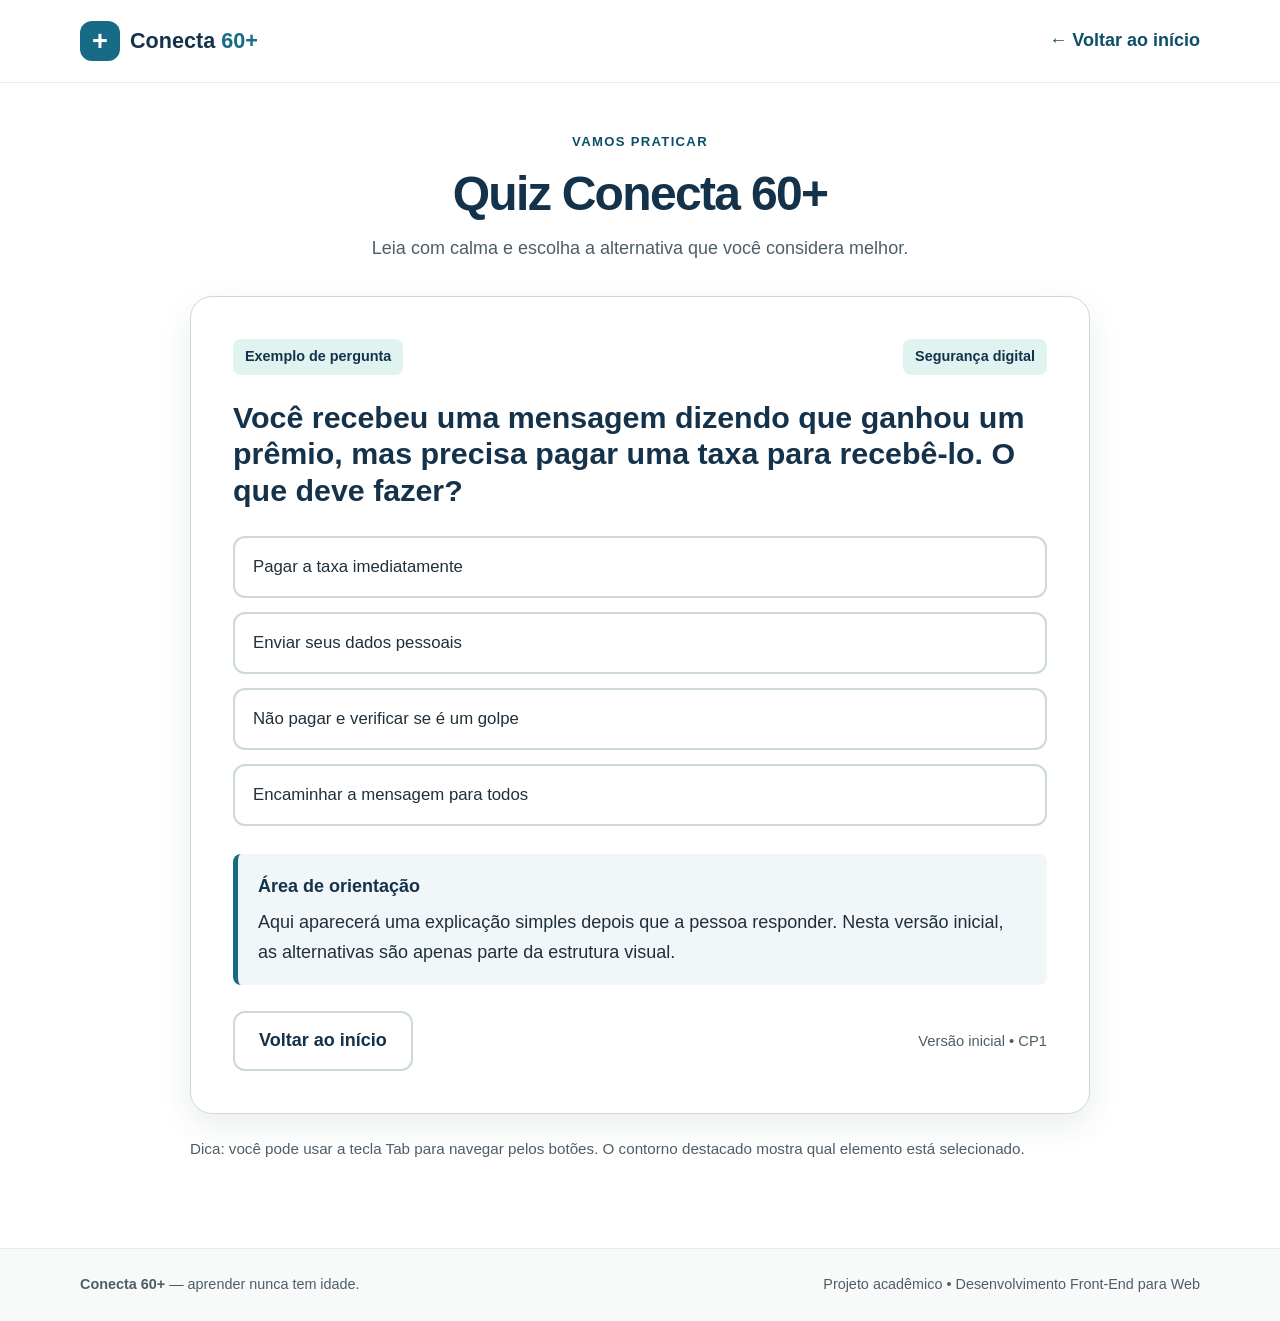
==== jogo.html @ 3c0ada2d "Add files via upload" ====
<!DOCTYPE html>
<html lang="pt-BR">
<head>
  <meta charset="UTF-8">
  <meta name="viewport" content="width=device-width, initial-scale=1.0">
  <meta name="description" content="Pratique habilidades digitais com o quiz Conecta 60+.">
  <title>Quiz | Conecta 60+</title>
  <link rel="stylesheet" href="css/style.css">
  <script src="js/script.js" defer></script>
</head>
<body>
  <a class="skip-link" href="#conteudo">Pular para o conteúdo</a>
  <header class="site-header">
    <div class="container header-content">
      <a class="brand" href="index.html" aria-label="Conecta 60+ - página inicial">
        <span class="brand-icon" aria-hidden="true">+</span>
        <span>Conecta <strong>60+</strong></span>
      </a>
      <a class="back-link" href="index.html">← Voltar ao início</a>
    </div>
  </header>

  <main id="conteudo" class="container game-main">
    <section class="game-heading">
      <p class="eyebrow">VAMOS PRATICAR</p>
      <h1>Quiz Conecta 60+</h1>
      <p>Leia com calma e escolha a alternativa que você considera melhor.</p>
    </section>

    <!-- Estrutura visual do CP1: a lógica completa será desenvolvida no CP2. -->
    <section class="quiz-card" aria-labelledby="question-title">
      <div class="quiz-topline">
        <span class="question-number">Exemplo de pergunta</span>
        <span class="topic-label">Segurança digital</span>
      </div>
      <h2 id="question-title">Você recebeu uma mensagem dizendo que ganhou um prêmio, mas precisa pagar uma taxa para recebê-lo. O que deve fazer?</h2>
      <div class="answer-list" role="group" aria-label="Alternativas de exemplo">
        <button class="answer-option" type="button" aria-pressed="false">Pagar a taxa imediatamente</button>
        <button class="answer-option" type="button" aria-pressed="false">Enviar seus dados pessoais</button>
        <button class="answer-option" type="button" aria-pressed="false">Não pagar e verificar se é um golpe</button>
        <button class="answer-option" type="button" aria-pressed="false">Encaminhar a mensagem para todos</button>
      </div>
      <div class="feedback-box" aria-live="polite">
        <strong>Área de orientação</strong>
        <p>Aqui aparecerá uma explicação simples depois que a pessoa responder. Nesta versão inicial, as alternativas são apenas parte da estrutura visual.</p>
      </div>
      <div class="quiz-actions">
        <a class="button button-secondary" href="index.html">Voltar ao início</a>
        <span class="helper">Versão inicial • CP1</span>
      </div>
    </section>
    <p class="accessibility-note">Dica: você pode usar a tecla Tab para navegar pelos botões. O contorno destacado mostra qual elemento está selecionado.</p>
  </main>

  <footer class="site-footer">
    <div class="container footer-content">
      <p><strong>Conecta 60+</strong> — aprender nunca tem idade.</p>
      <p>Projeto acadêmico • Desenvolvimento Front-End para Web</p>
    </div>
  </footer>
</body>
</html>
---- css/style.css ----
/* Conecta 60+ | estilos base do CP1 */
:root {
  --navy: #15324b;
  --blue: #176b87;
  --blue-dark: #0d4f68;
  --teal: #dff4f1;
  --cream: #f8faf9;
  --white: #ffffff;
  --text: #20303b;
  --muted: #4d5e68;
  --border: #cbd8dd;
  --focus: #e09b22;
  --success-bg: #e8f6ee;
  --radius: 18px;
  --shadow: 0 12px 32px rgba(21, 50, 75, 0.09);
}

* { box-sizing: border-box; }
html { scroll-behavior: smooth; }
body {
  margin: 0;
  font-family: Arial, Helvetica, sans-serif;
  font-size: 18px;
  line-height: 1.65;
  color: var(--text);
  background: var(--white);
}
a { color: var(--blue-dark); }
a:hover { text-decoration-thickness: 2px; }
a:focus-visible, button:focus-visible {
  outline: 4px solid var(--focus);
  outline-offset: 4px;
}
.container { width: min(1120px, calc(100% - 40px)); margin-inline: auto; }
.skip-link {
  position: absolute; top: -100px; left: 16px; z-index: 10;
  background: var(--white); padding: 12px 16px; border-radius: 8px;
}
.skip-link:focus { top: 12px; }

.site-header { background: var(--white); border-bottom: 1px solid #e5ecef; }
.header-content {
  min-height: 82px; display: flex; align-items: center;
  justify-content: space-between; gap: 24px;
}
.brand {
  display: inline-flex; align-items: center; gap: 10px;
  text-decoration: none; color: var(--navy); font-size: 1.35rem; font-weight: 700;
}
.brand strong { color: var(--blue); }
.brand-icon {
  display: grid; place-items: center; width: 40px; height: 40px;
  border-radius: 12px; background: var(--blue); color: var(--white);
  font-size: 1.7rem; line-height: 1;
}
nav { display: flex; gap: 26px; flex-wrap: wrap; }
nav a, .back-link { font-weight: 700; text-decoration: none; }
nav a:hover, .back-link:hover { text-decoration: underline; }

.hero {
  display: grid; grid-template-columns: 1.1fr .9fr; align-items: center;
  gap: 48px; padding-block: 72px 80px;
}
.eyebrow {
  margin: 0 0 12px; color: var(--blue-dark); font-size: .82rem;
  font-weight: 800; letter-spacing: .1em;
}
h1, h2, h3 { color: var(--navy); line-height: 1.2; }
h1 { font-size: clamp(2.2rem, 5vw, 3.5rem); margin: 0 0 20px; letter-spacing: -.035em; }
h2 { font-size: clamp(1.8rem, 3vw, 2.5rem); margin: 0 0 18px; }
h3 { font-size: 1.35rem; margin: 12px 0 8px; }
p { margin-top: 0; }
.lead { font-size: 1.2rem; color: var(--muted); max-width: 620px; }
.button {
  display: inline-flex; align-items: center; justify-content: center; gap: 12px;
  min-height: 56px; padding: 13px 24px; border: 2px solid transparent;
  border-radius: 12px; font: inherit; font-weight: 700; text-align: center;
  text-decoration: none; cursor: pointer;
}
.button-primary { background: var(--blue); color: var(--white); }
.button-primary:hover { background: var(--blue-dark); }
.button-secondary { background: var(--white); color: var(--navy); border-color: var(--border); }
.button-secondary:hover { background: var(--cream); }
.helper { color: var(--muted); font-size: .92rem; margin: 14px 0 0; }

.hero-art { display: grid; place-items: center; min-height: 350px; }
.art-circle {
  position: relative; display: grid; place-items: center;
  width: min(340px, 80vw); aspect-ratio: 1; border-radius: 50%;
  background: var(--teal);
}
.phone {
  width: 150px; height: 260px; padding: 12px;
  border: 6px solid var(--navy); border-radius: 26px; background: var(--white);
  transform: rotate(-5deg); box-shadow: var(--shadow);
}
.phone-speaker { width: 42px; height: 5px; border-radius: 5px; background: var(--navy); margin: 0 auto 12px; }
.phone-screen { text-align: center; padding: 8px 3px; }
.screen-dot { display: grid; place-items: center; width: 42px; height: 42px; margin: 0 auto 12px; border-radius: 50%; background: var(--teal); color: var(--blue-dark); font-size: 1.5rem; }
.screen-line { height: 8px; background: #d7e2e7; border-radius: 8px; margin: 8px auto; width: 90%; }
.screen-line.short { width: 60%; }
.screen-message { margin-top: 16px; padding: 8px 5px; border-radius: 8px; background: var(--teal); font-size: .8rem; }
.screen-button { margin-top: 10px; background: var(--blue); color: white; padding: 4px; border-radius: 6px; font-size: .8rem; }
.bubble { position: absolute; display: grid; place-items: center; width: 54px; height: 54px; border-radius: 16px; background: var(--white); color: var(--blue-dark); box-shadow: var(--shadow); font-size: 1.7rem; font-weight: 700; }
.bubble-one { top: 36px; right: 24px; }
.bubble-two { bottom: 48px; left: 20px; background: #fff2d7; }
.bubble-three { right: 8px; bottom: 65px; }

.section-soft { background: var(--cream); }
.intro { max-width: 800px; padding-block: 64px; text-align: center; }
.intro p:last-child { color: var(--muted); font-size: 1.12rem; }
.topics-section { padding-block: 70px 80px; }
.topic-grid { display: grid; grid-template-columns: repeat(3, 1fr); gap: 22px; margin-top: 30px; }
.topic-card { padding: 28px; border: 1px solid var(--border); border-radius: var(--radius); background: var(--white); box-shadow: var(--shadow); }
.topic-card p { color: var(--muted); margin-bottom: 0; }
.topic-icon { display: grid; place-items: center; width: 56px; height: 56px; border-radius: 15px; background: var(--teal); color: var(--blue-dark); font-size: 2rem; }
.center-action { text-align: center; margin-top: 34px; }

.game-main { padding-block: 48px 72px; max-width: 900px; }
.game-heading { text-align: center; margin-bottom: 32px; }
.game-heading h1 { font-size: clamp(2rem, 4vw, 3rem); margin-bottom: 12px; }
.game-heading p:last-child { color: var(--muted); }
.quiz-card { padding: clamp(22px, 5vw, 42px); border: 1px solid var(--border); border-radius: 22px; box-shadow: var(--shadow); }
.quiz-topline { display: flex; flex-wrap: wrap; justify-content: space-between; gap: 10px; margin-bottom: 24px; }
.question-number, .topic-label { display: inline-block; padding: 6px 12px; border-radius: 8px; background: var(--teal); color: var(--navy); font-weight: 700; font-size: .9rem; }
.quiz-card h2 { font-size: clamp(1.4rem, 3vw, 1.9rem); }
.answer-list { display: grid; gap: 14px; margin-block: 28px; }
.answer-option {
  width: 100%; min-height: 62px; padding: 14px 18px; border: 2px solid var(--border);
  border-radius: 12px; background: var(--white); color: var(--text);
  font: inherit; font-size: 1.05rem; text-align: left; cursor: pointer;
}
.answer-option:hover { border-color: var(--blue); background: #f3fbfc; }
.answer-option[aria-pressed="true"] { border-color: var(--blue); background: var(--teal); }
.feedback-box { padding: 18px 20px; border-left: 5px solid var(--blue); border-radius: 8px; background: #f1f7f9; }
.feedback-box strong { color: var(--navy); }
.feedback-box p { margin: 6px 0 0; }
.quiz-actions { display: flex; align-items: center; justify-content: space-between; gap: 18px; flex-wrap: wrap; margin-top: 26px; }
.quiz-actions .helper { margin: 0; }
.accessibility-note { margin-top: 22px; color: var(--muted); font-size: .95rem; }
.site-footer { border-top: 1px solid #e5ecef; background: var(--cream); }
.footer-content { display: flex; justify-content: space-between; gap: 20px; flex-wrap: wrap; padding-block: 24px; }
.footer-content p { margin: 0; color: var(--muted); font-size: .9rem; }

@media (max-width: 760px) {
  body { font-size: 18px; }
  .container { width: min(100% - 32px, 600px); }
  .header-content { align-items: flex-start; flex-direction: column; padding-block: 16px; gap: 12px; }
  nav { gap: 12px 20px; }
  .hero { grid-template-columns: 1fr; padding-block: 48px; gap: 20px; }
  .hero-art { min-height: 290px; }
  .art-circle { width: 270px; }
  .phone { transform: scale(.9) rotate(-5deg); }
  .topic-grid { grid-template-columns: 1fr; }
  .topics-section { padding-block: 48px; }
  .intro { padding-block: 48px; }
  .quiz-topline { align-items: flex-start; flex-direction: column; }
  .quiz-actions { align-items: stretch; flex-direction: column; }
  .quiz-actions .button { width: 100%; }
  .footer-content { flex-direction: column; }
}
@media (prefers-reduced-motion: reduce) {
  html { scroll-behavior: auto; }
  *, *::before, *::after { animation-duration: .01ms !important; transition-duration: .01ms !important; }
}
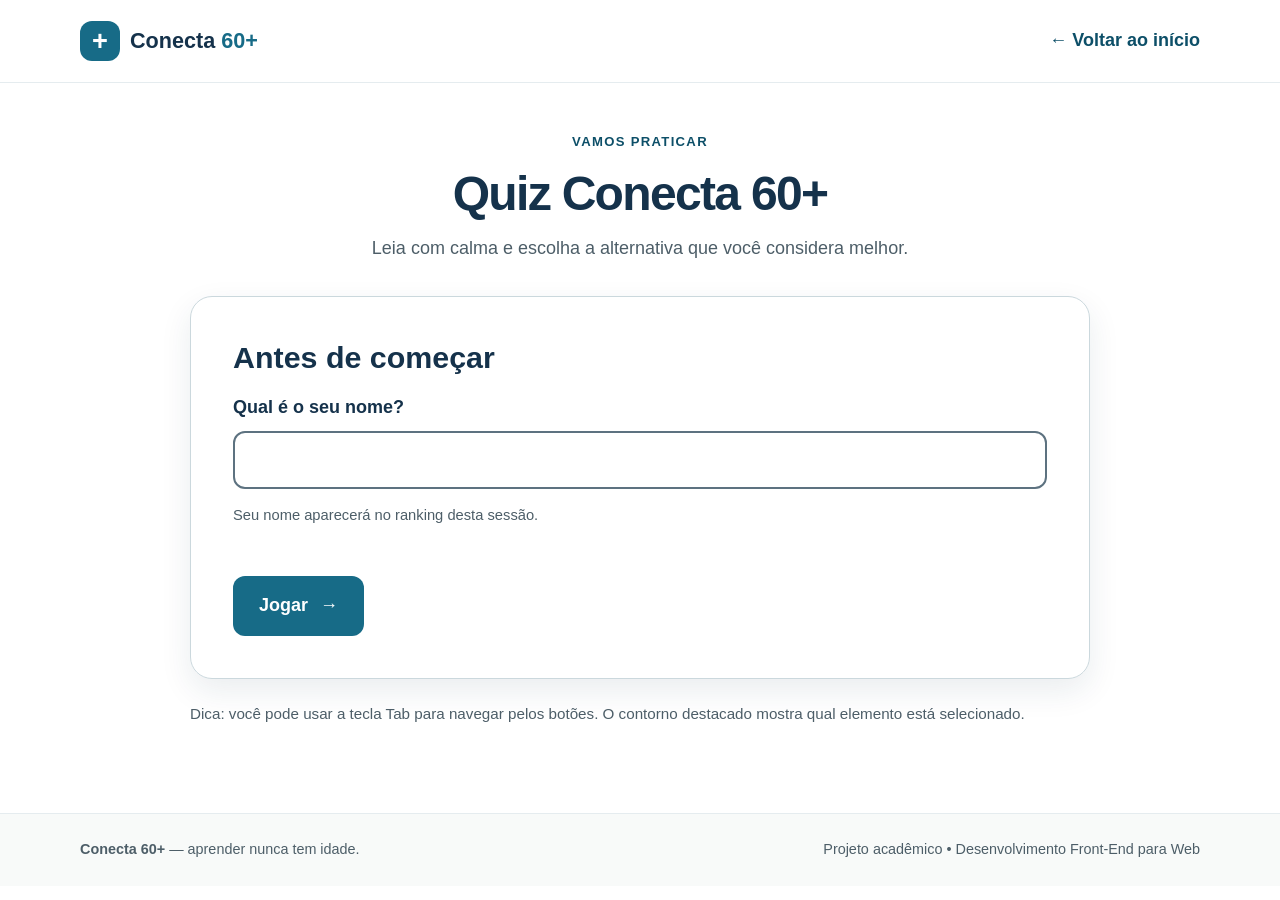
==== commit ea400aed: "first commit" ====
--- a/jogo.html
+++ b/jogo.html
@@ -27,28 +27,56 @@
       <p>Leia com calma e escolha a alternativa que você considera melhor.</p>
     </section>
 
-    <!-- Estrutura visual do CP1: a lógica completa será desenvolvida no CP2. -->
-    <section class="quiz-card" aria-labelledby="question-title">
-      <div class="quiz-topline">
-        <span class="question-number">Exemplo de pergunta</span>
-        <span class="topic-label">Segurança digital</span>
-      </div>
-      <h2 id="question-title">Você recebeu uma mensagem dizendo que ganhou um prêmio, mas precisa pagar uma taxa para recebê-lo. O que deve fazer?</h2>
-      <div class="answer-list" role="group" aria-label="Alternativas de exemplo">
-        <button class="answer-option" type="button" aria-pressed="false">Pagar a taxa imediatamente</button>
-        <button class="answer-option" type="button" aria-pressed="false">Enviar seus dados pessoais</button>
-        <button class="answer-option" type="button" aria-pressed="false">Não pagar e verificar se é um golpe</button>
-        <button class="answer-option" type="button" aria-pressed="false">Encaminhar a mensagem para todos</button>
-      </div>
-      <div class="feedback-box" aria-live="polite">
-        <strong>Área de orientação</strong>
-        <p>Aqui aparecerá uma explicação simples depois que a pessoa responder. Nesta versão inicial, as alternativas são apenas parte da estrutura visual.</p>
-      </div>
-      <div class="quiz-actions">
-        <a class="button button-secondary" href="index.html">Voltar ao início</a>
-        <span class="helper">Versão inicial • CP1</span>
-      </div>
-    </section>
+    <div id="quiz-app" class="quiz-app">
+      <p id="load-error" class="error-box" role="alert" hidden></p>
+
+      <!-- 1. Início: nome do jogador -->
+      <section id="tela-inicio" class="quiz-card" aria-labelledby="titulo-inicio">
+        <h2 id="titulo-inicio" tabindex="-1">Antes de começar</h2>
+        <form id="form-nome" novalidate>
+          <label for="campo-nome" class="field-label">Qual é o seu nome?</label>
+          <input id="campo-nome" name="nome" type="text" class="text-input" maxlength="30" autocomplete="given-name" aria-describedby="nome-erro nome-ajuda" required>
+          <p id="nome-ajuda" class="helper">Seu nome aparecerá no ranking desta sessão.</p>
+          <p id="nome-erro" class="field-error" role="alert"></p>
+          <button type="submit" class="button button-primary">Jogar <span aria-hidden="true">→</span></button>
+        </form>
+      </section>
+
+      <!-- 2 e 3. Pergunta e feedback -->
+      <section id="tela-pergunta" class="quiz-card" aria-labelledby="question-title" hidden>
+        <div class="quiz-topline">
+          <span id="question-number" class="question-number"></span>
+          <span id="score-live" class="topic-label"></span>
+        </div>
+        <h2 id="question-title" tabindex="-1"></h2>
+        <div id="answer-list" class="answer-list" role="group" aria-labelledby="question-title"></div>
+        <div id="feedback" class="feedback-box" aria-live="polite" hidden></div>
+        <div class="quiz-actions">
+          <a class="button button-secondary" href="index.html">Voltar ao início</a>
+          <button id="btn-proxima" type="button" class="button button-primary" hidden></button>
+        </div>
+      </section>
+
+      <!-- 4. Fim: pontuação, ranking e replay -->
+      <section id="tela-fim" class="quiz-card" aria-labelledby="titulo-fim" hidden>
+        <h2 id="titulo-fim" tabindex="-1">Fim do quiz</h2>
+        <p id="resumo-final" class="final-score"></p>
+        <h3>Ranking desta sessão</h3>
+        <div class="table-wrap">
+          <table class="ranking-table">
+            <caption class="sr-only">Ranking das partidas jogadas nesta aba, da maior para a menor pontuação</caption>
+            <thead>
+              <tr><th scope="col">Posição</th><th scope="col">Jogador</th><th scope="col">Pontos</th></tr>
+            </thead>
+            <tbody id="ranking-corpo"></tbody>
+          </table>
+        </div>
+        <div class="quiz-actions">
+          <button id="btn-trocar" type="button" class="button button-secondary">Trocar jogador</button>
+          <button id="btn-replay" type="button" class="button button-primary">Jogar novamente</button>
+        </div>
+      </section>
+    </div>
     <p class="accessibility-note">Dica: você pode usar a tecla Tab para navegar pelos botões. O contorno destacado mostra qual elemento está selecionado.</p>
   </main>
 
--- a/css/style.css
+++ b/css/style.css
@@ -163,3 +163,47 @@
   html { scroll-behavior: auto; }
   *, *::before, *::after { animation-duration: .01ms !important; transition-duration: .01ms !important; }
 }
+
+/* ===== CP2: lógica do quiz ===== */
+.sr-only { position: absolute; width: 1px; height: 1px; margin: -1px; padding: 0; overflow: hidden; clip: rect(0 0 0 0); white-space: nowrap; border: 0; }
+:root { --focus: #8a4b00; --ok: #17623a; --ok-bg: #e8f6ee; --bad: #9b1c1c; --bad-bg: #fdecec; }
+a:focus-visible, button:focus-visible, input:focus-visible { outline: 4px solid var(--focus); outline-offset: 4px; }
+[hidden] { display: none !important; }
+h2[tabindex="-1"]:focus { outline: none; }
+
+.quiz-app { display: grid; gap: 24px; }
+.field-label { display: block; font-weight: 700; color: var(--navy); margin-bottom: 8px; }
+.text-input { width: 100%; min-height: 56px; padding: 12px 16px; border: 2px solid #5d7280; border-radius: 12px; font: inherit; color: var(--text); background: var(--white); }
+.text-input[aria-invalid="true"] { border-color: var(--bad); border-style: dashed; }
+.field-error { min-height: 1.5em; margin: 8px 0 14px; color: var(--bad); font-weight: 700; }
+.error-box { padding: 18px 20px; border: 2px solid var(--bad); border-radius: 12px; background: var(--bad-bg); color: #5c1010; font-weight: 700; }
+
+.answer-option { display: flex; align-items: center; gap: 14px; flex-wrap: wrap; }
+.answer-option[aria-disabled="true"] { cursor: default; }
+.answer-option[aria-disabled="true"]:hover { background: var(--white); border-color: var(--border); }
+.option-letter { display: inline-grid; place-items: center; flex: none; width: 34px; height: 34px; border-radius: 50%; background: var(--teal); color: var(--navy); font-weight: 700; }
+.option-text { flex: 1 1 200px; }
+.option-mark { flex: none; font-weight: 700; font-size: .92rem; }
+.answer-option.is-correct, .answer-option.is-correct:hover { border: 4px solid var(--ok); background: var(--ok-bg); }
+.answer-option.is-correct .option-mark { color: var(--ok); }
+.answer-option.is-wrong, .answer-option.is-wrong:hover { border: 4px dashed var(--bad); background: var(--bad-bg); }
+.answer-option.is-wrong .option-mark { color: var(--bad); }
+
+.feedback-box.is-correct { border-left-color: var(--ok); background: var(--ok-bg); }
+.feedback-box.is-correct strong { color: var(--ok); }
+.feedback-box.is-wrong { border-left-color: var(--bad); background: var(--bad-bg); }
+.feedback-box.is-wrong strong { color: var(--bad); }
+.feedback-box strong { font-size: 1.15rem; }
+
+.final-score { font-size: 1.3rem; font-weight: 700; color: var(--navy); }
+.table-wrap { overflow-x: auto; margin-block: 12px 8px; }
+.ranking-table { width: 100%; border-collapse: collapse; }
+.ranking-table th, .ranking-table td { padding: 12px 14px; text-align: left; border-bottom: 1px solid var(--border); overflow-wrap: anywhere; }
+.ranking-table th { color: var(--navy); background: #f1f7f9; }
+.ranking-table tr.is-current td { font-weight: 700; background: var(--teal); border-bottom: 2px solid var(--blue-dark); }
+
+@media (max-width: 760px) {
+  .quiz-actions .button, .text-input + .helper + .field-error + .button { width: 100%; }
+}
+.ranking-table th { white-space: nowrap; }
+@media (max-width: 760px) { .ranking-table th, .ranking-table td { padding: 10px 8px; font-size: .95rem; } }
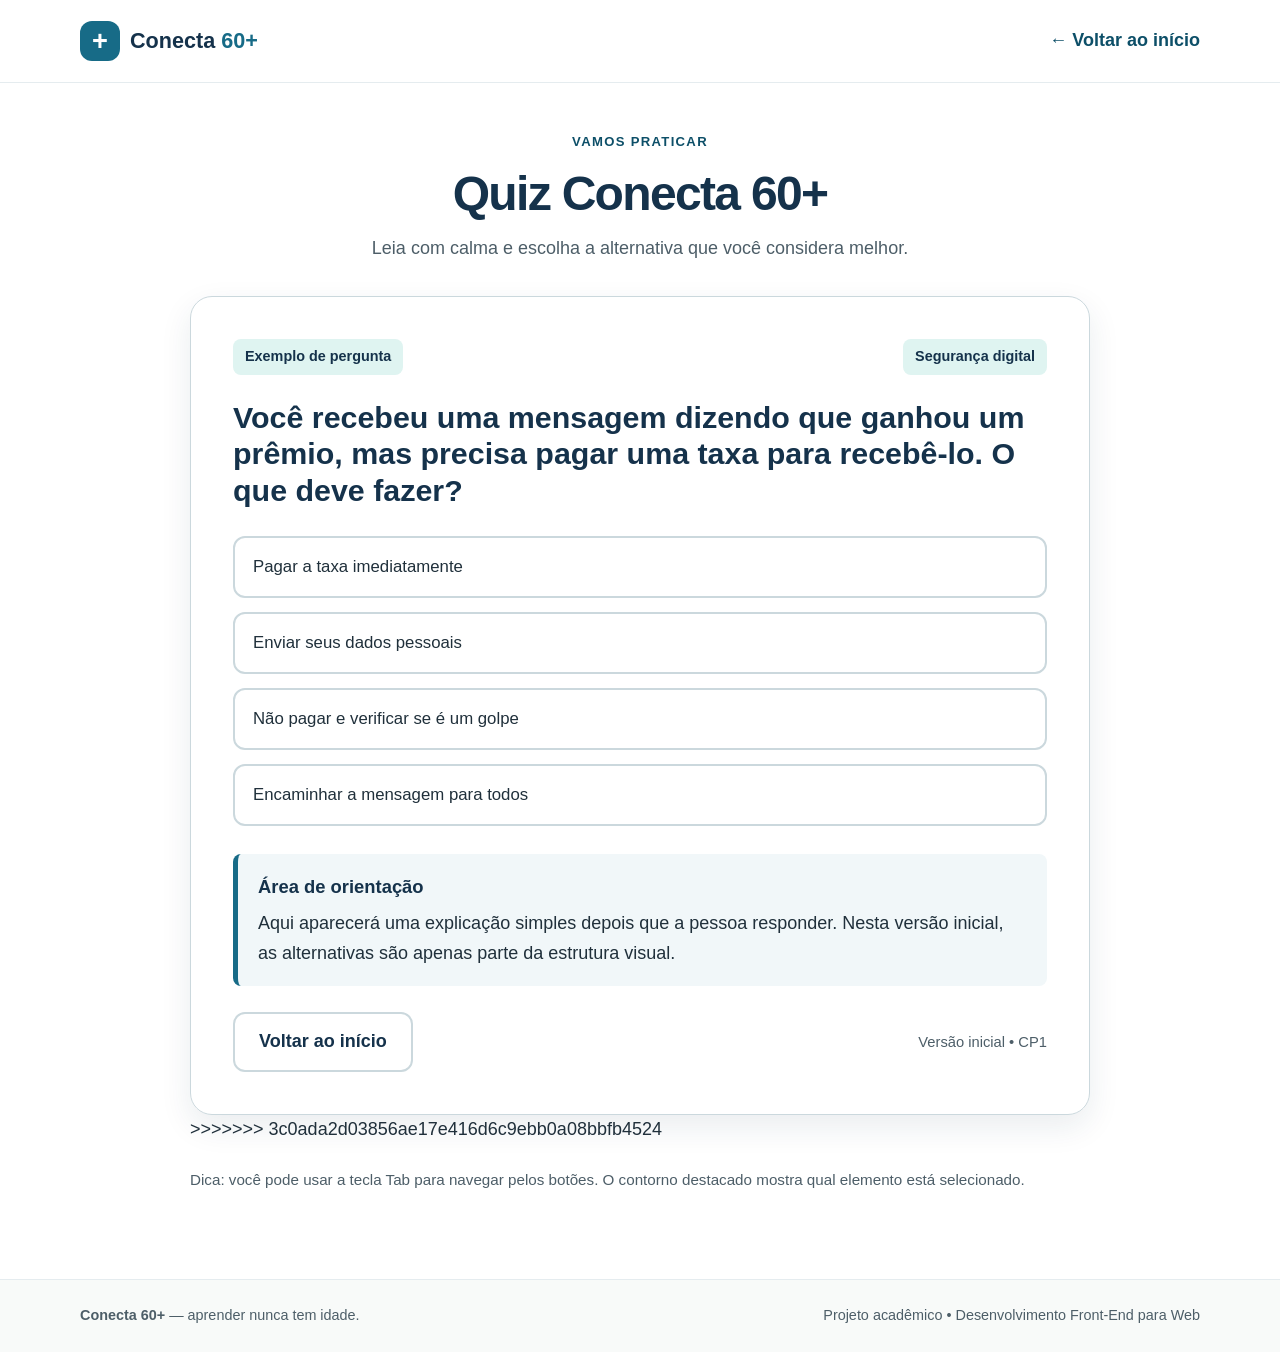
==== commit 8851212a: "Resolve conflitos e atualiza Quiz" ====
--- a/jogo.html
+++ b/jogo.html
@@ -27,56 +27,32 @@
       <p>Leia com calma e escolha a alternativa que você considera melhor.</p>
     </section>
 
-    <div id="quiz-app" class="quiz-app">
-      <p id="load-error" class="error-box" role="alert" hidden></p>
 
-      <!-- 1. Início: nome do jogador -->
-      <section id="tela-inicio" class="quiz-card" aria-labelledby="titulo-inicio">
-        <h2 id="titulo-inicio" tabindex="-1">Antes de começar</h2>
-        <form id="form-nome" novalidate>
-          <label for="campo-nome" class="field-label">Qual é o seu nome?</label>
-          <input id="campo-nome" name="nome" type="text" class="text-input" maxlength="30" autocomplete="given-name" aria-describedby="nome-erro nome-ajuda" required>
-          <p id="nome-ajuda" class="helper">Seu nome aparecerá no ranking desta sessão.</p>
-          <p id="nome-erro" class="field-error" role="alert"></p>
-          <button type="submit" class="button button-primary">Jogar <span aria-hidden="true">→</span></button>
-        </form>
-      </section>
+    <div id="quiz-app" class="quiz-app"></div>
 
-      <!-- 2 e 3. Pergunta e feedback -->
-      <section id="tela-pergunta" class="quiz-card" aria-labelledby="question-title" hidden>
-        <div class="quiz-topline">
-          <span id="question-number" class="question-number"></span>
-          <span id="score-live" class="topic-label"></span>
-        </div>
-        <h2 id="question-title" tabindex="-1"></h2>
-        <div id="answer-list" class="answer-list" role="group" aria-labelledby="question-title"></div>
-        <div id="feedback" class="feedback-box" aria-live="polite" hidden></div>
-        <div class="quiz-actions">
-          <a class="button button-secondary" href="index.html">Voltar ao início</a>
-          <button id="btn-proxima" type="button" class="button button-primary" hidden></button>
-        </div>
-      </section>
-
-      <!-- 4. Fim: pontuação, ranking e replay -->
-      <section id="tela-fim" class="quiz-card" aria-labelledby="titulo-fim" hidden>
-        <h2 id="titulo-fim" tabindex="-1">Fim do quiz</h2>
-        <p id="resumo-final" class="final-score"></p>
-        <h3>Ranking desta sessão</h3>
-        <div class="table-wrap">
-          <table class="ranking-table">
-            <caption class="sr-only">Ranking das partidas jogadas nesta aba, da maior para a menor pontuação</caption>
-            <thead>
-              <tr><th scope="col">Posição</th><th scope="col">Jogador</th><th scope="col">Pontos</th></tr>
-            </thead>
-            <tbody id="ranking-corpo"></tbody>
-          </table>
-        </div>
-        <div class="quiz-actions">
-          <button id="btn-trocar" type="button" class="button button-secondary">Trocar jogador</button>
-          <button id="btn-replay" type="button" class="button button-primary">Jogar novamente</button>
-        </div>
-      </section>
-    </div>
+    <!-- Estrutura visual do CP1: a lógica completa será desenvolvida no CP2. -->
+    <section class="quiz-card" aria-labelledby="question-title">
+      <div class="quiz-topline">
+        <span class="question-number">Exemplo de pergunta</span>
+        <span class="topic-label">Segurança digital</span>
+      </div>
+      <h2 id="question-title">Você recebeu uma mensagem dizendo que ganhou um prêmio, mas precisa pagar uma taxa para recebê-lo. O que deve fazer?</h2>
+      <div class="answer-list" role="group" aria-label="Alternativas de exemplo">
+        <button class="answer-option" type="button" aria-pressed="false">Pagar a taxa imediatamente</button>
+        <button class="answer-option" type="button" aria-pressed="false">Enviar seus dados pessoais</button>
+        <button class="answer-option" type="button" aria-pressed="false">Não pagar e verificar se é um golpe</button>
+        <button class="answer-option" type="button" aria-pressed="false">Encaminhar a mensagem para todos</button>
+      </div>
+      <div class="feedback-box" aria-live="polite">
+        <strong>Área de orientação</strong>
+        <p>Aqui aparecerá uma explicação simples depois que a pessoa responder. Nesta versão inicial, as alternativas são apenas parte da estrutura visual.</p>
+      </div>
+      <div class="quiz-actions">
+        <a class="button button-secondary" href="index.html">Voltar ao início</a>
+        <span class="helper">Versão inicial • CP1</span>
+      </div>
+    </section>
+>>>>>>> 3c0ada2d03856ae17e416d6c9ebb0a08bbfb4524
     <p class="accessibility-note">Dica: você pode usar a tecla Tab para navegar pelos botões. O contorno destacado mostra qual elemento está selecionado.</p>
   </main>
 
--- a/css/style.css
+++ b/css/style.css
@@ -163,6 +163,7 @@
   html { scroll-behavior: auto; }
   *, *::before, *::after { animation-duration: .01ms !important; transition-duration: .01ms !important; }
 }
+<<<<<<< HEAD
 
 /* ===== CP2: lógica do quiz ===== */
 .sr-only { position: absolute; width: 1px; height: 1px; margin: -1px; padding: 0; overflow: hidden; clip: rect(0 0 0 0); white-space: nowrap; border: 0; }
@@ -207,3 +208,5 @@
 }
 .ranking-table th { white-space: nowrap; }
 @media (max-width: 760px) { .ranking-table th, .ranking-table td { padding: 10px 8px; font-size: .95rem; } }
+=======
+>>>>>>> 3c0ada2d03856ae17e416d6c9ebb0a08bbfb4524
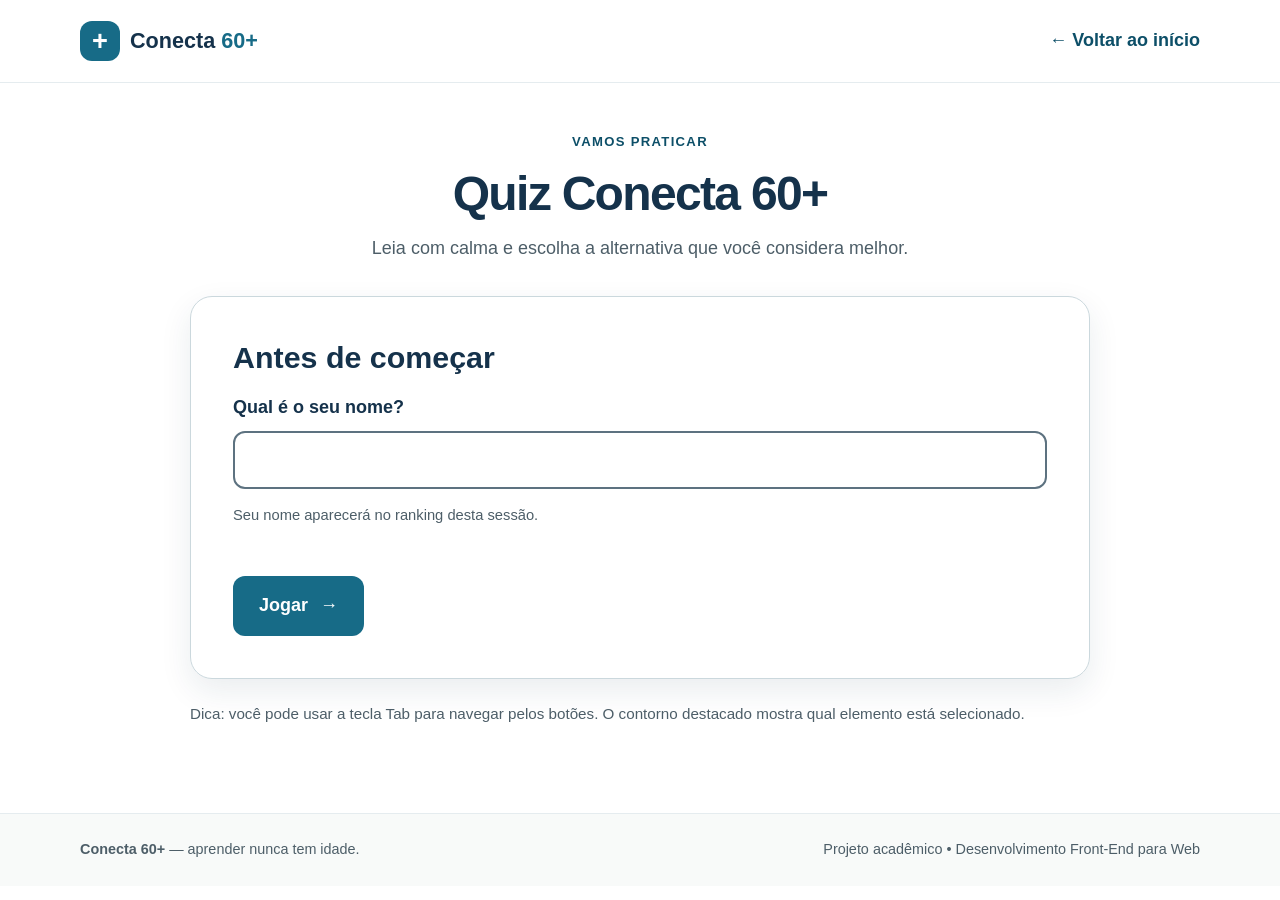
==== commit f9809a98: "Resolve conflitos e atualiza Quiz" ====
--- a/jogo.html
+++ b/jogo.html
@@ -28,31 +28,57 @@
     </section>
 
 
-    <div id="quiz-app" class="quiz-app"></div>
+    <div id="quiz-app" class="quiz-app">
+      <p id="load-error" class="error-box" role="alert" hidden></p>
 
-    <!-- Estrutura visual do CP1: a lógica completa será desenvolvida no CP2. -->
-    <section class="quiz-card" aria-labelledby="question-title">
-      <div class="quiz-topline">
-        <span class="question-number">Exemplo de pergunta</span>
-        <span class="topic-label">Segurança digital</span>
-      </div>
-      <h2 id="question-title">Você recebeu uma mensagem dizendo que ganhou um prêmio, mas precisa pagar uma taxa para recebê-lo. O que deve fazer?</h2>
-      <div class="answer-list" role="group" aria-label="Alternativas de exemplo">
-        <button class="answer-option" type="button" aria-pressed="false">Pagar a taxa imediatamente</button>
-        <button class="answer-option" type="button" aria-pressed="false">Enviar seus dados pessoais</button>
-        <button class="answer-option" type="button" aria-pressed="false">Não pagar e verificar se é um golpe</button>
-        <button class="answer-option" type="button" aria-pressed="false">Encaminhar a mensagem para todos</button>
-      </div>
-      <div class="feedback-box" aria-live="polite">
-        <strong>Área de orientação</strong>
-        <p>Aqui aparecerá uma explicação simples depois que a pessoa responder. Nesta versão inicial, as alternativas são apenas parte da estrutura visual.</p>
-      </div>
-      <div class="quiz-actions">
-        <a class="button button-secondary" href="index.html">Voltar ao início</a>
-        <span class="helper">Versão inicial • CP1</span>
-      </div>
-    </section>
->>>>>>> 3c0ada2d03856ae17e416d6c9ebb0a08bbfb4524
+      <!-- 1. Início: nome do jogador -->
+      <section id="tela-inicio" class="quiz-card" aria-labelledby="titulo-inicio">
+        <h2 id="titulo-inicio" tabindex="-1">Antes de começar</h2>
+        <form id="form-nome" novalidate>
+          <label for="campo-nome" class="field-label">Qual é o seu nome?</label>
+          <input id="campo-nome" name="nome" type="text" class="text-input" maxlength="30" autocomplete="given-name" aria-describedby="nome-erro nome-ajuda" required>
+          <p id="nome-ajuda" class="helper">Seu nome aparecerá no ranking desta sessão.</p>
+          <p id="nome-erro" class="field-error" role="alert"></p>
+          <button type="submit" class="button button-primary">Jogar <span aria-hidden="true">→</span></button>
+        </form>
+      </section>
+
+      <!-- 2 e 3. Pergunta e feedback -->
+      <section id="tela-pergunta" class="quiz-card" aria-labelledby="question-title" hidden>
+        <div class="quiz-topline">
+          <span id="question-number" class="question-number"></span>
+          <span id="score-live" class="topic-label"></span>
+        </div>
+        <h2 id="question-title" tabindex="-1"></h2>
+        <div id="answer-list" class="answer-list" role="group" aria-labelledby="question-title"></div>
+        <div id="feedback" class="feedback-box" aria-live="polite" hidden></div>
+        <div class="quiz-actions">
+          <a class="button button-secondary" href="index.html">Voltar ao início</a>
+          <button id="btn-proxima" type="button" class="button button-primary" hidden></button>
+        </div>
+      </section>
+
+      <!-- 4. Fim: pontuação, ranking e replay -->
+      <section id="tela-fim" class="quiz-card" aria-labelledby="titulo-fim" hidden>
+        <h2 id="titulo-fim" tabindex="-1">Fim do quiz</h2>
+        <p id="resumo-final" class="final-score"></p>
+        <h3>Ranking desta sessão</h3>
+        <div class="table-wrap">
+          <table class="ranking-table">
+            <caption class="sr-only">Ranking das partidas jogadas nesta aba, da maior para a menor pontuação</caption>
+            <thead>
+              <tr><th scope="col">Posição</th><th scope="col">Jogador</th><th scope="col">Pontos</th></tr>
+            </thead>
+            <tbody id="ranking-corpo"></tbody>
+          </table>
+        </div>
+        <div class="quiz-actions">
+          <button id="btn-trocar" type="button" class="button button-secondary">Trocar jogador</button>
+          <button id="btn-replay" type="button" class="button button-primary">Jogar novamente</button>
+        </div>
+      </section>
+    </div>
+
     <p class="accessibility-note">Dica: você pode usar a tecla Tab para navegar pelos botões. O contorno destacado mostra qual elemento está selecionado.</p>
   </main>
 
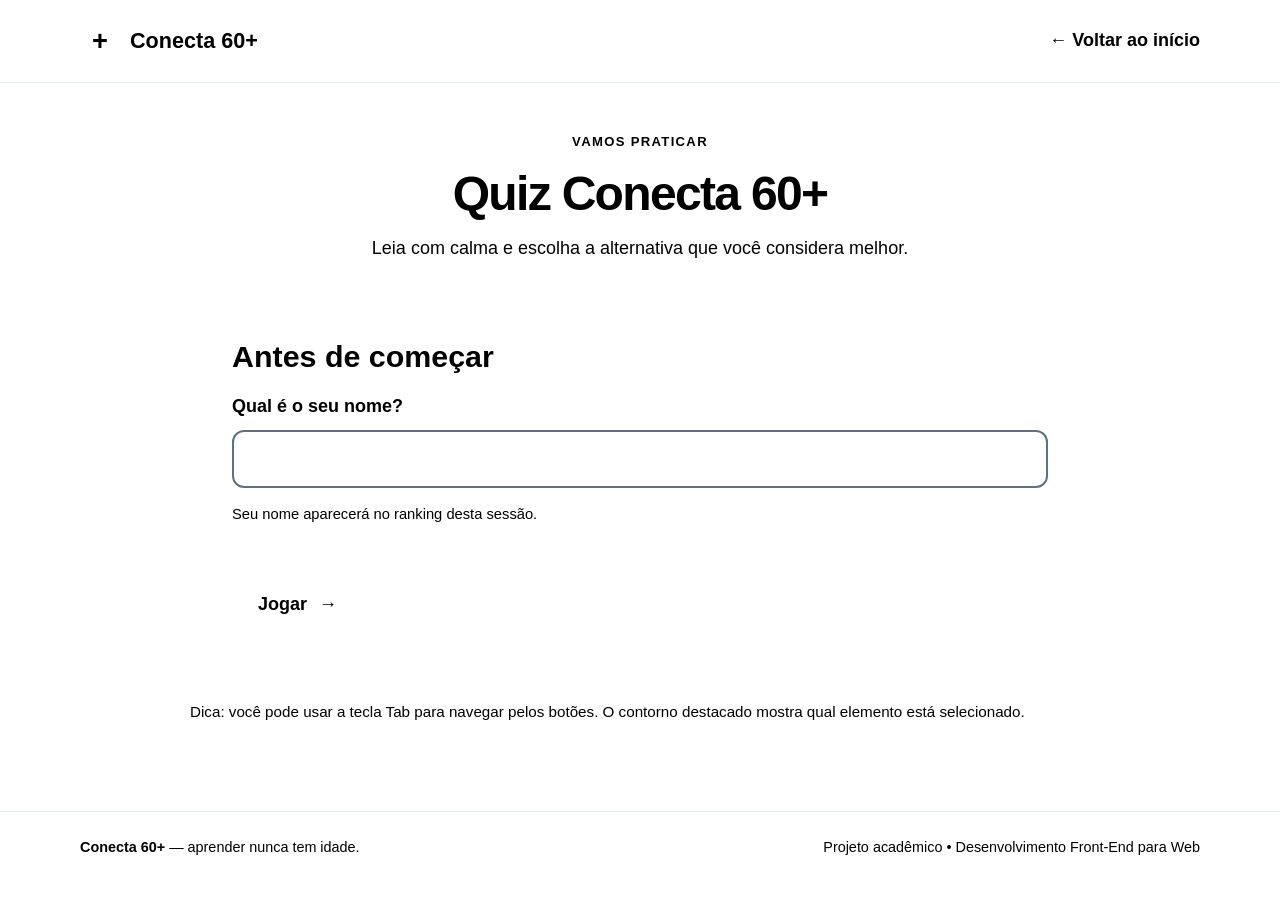
==== commit 5da7ef73: "Remove comments from jogo.html Removed commented sections for clarity." ====
--- a/jogo.html
+++ b/jogo.html
@@ -31,7 +31,7 @@
     <div id="quiz-app" class="quiz-app">
       <p id="load-error" class="error-box" role="alert" hidden></p>
 
-      <!-- 1. Início: nome do jogador -->
+      
       <section id="tela-inicio" class="quiz-card" aria-labelledby="titulo-inicio">
         <h2 id="titulo-inicio" tabindex="-1">Antes de começar</h2>
         <form id="form-nome" novalidate>
@@ -43,7 +43,7 @@
         </form>
       </section>
 
-      <!-- 2 e 3. Pergunta e feedback -->
+      
       <section id="tela-pergunta" class="quiz-card" aria-labelledby="question-title" hidden>
         <div class="quiz-topline">
           <span id="question-number" class="question-number"></span>
@@ -58,7 +58,7 @@
         </div>
       </section>
 
-      <!-- 4. Fim: pontuação, ranking e replay -->
+      
       <section id="tela-fim" class="quiz-card" aria-labelledby="titulo-fim" hidden>
         <h2 id="titulo-fim" tabindex="-1">Fim do quiz</h2>
         <p id="resumo-final" class="final-score"></p>
--- a/css/style.css
+++ b/css/style.css
@@ -1,3 +1,4 @@
+```css
 /* Conecta 60+ | estilos base do CP1 */
 :root {
   --navy: #15324b;
@@ -27,7 +28,7 @@
 }
 a { color: var(--blue-dark); }
 a:hover { text-decoration-thickness: 2px; }
-a:focus-visible, button:focus-visible {
+a:focus-visible, button:focus-visible, input:focus-visible {
   outline: 4px solid var(--focus);
   outline-offset: 4px;
 }
@@ -163,12 +164,10 @@
   html { scroll-behavior: auto; }
   *, *::before, *::after { animation-duration: .01ms !important; transition-duration: .01ms !important; }
 }
-<<<<<<< HEAD
-
-/* ===== CP2: lógica do quiz ===== */
+
+/* CP2: lógica do quiz */
 .sr-only { position: absolute; width: 1px; height: 1px; margin: -1px; padding: 0; overflow: hidden; clip: rect(0 0 0 0); white-space: nowrap; border: 0; }
 :root { --focus: #8a4b00; --ok: #17623a; --ok-bg: #e8f6ee; --bad: #9b1c1c; --bad-bg: #fdecec; }
-a:focus-visible, button:focus-visible, input:focus-visible { outline: 4px solid var(--focus); outline-offset: 4px; }
 [hidden] { display: none !important; }
 h2[tabindex="-1"]:focus { outline: none; }
 
@@ -196,6 +195,9 @@
 .feedback-box.is-wrong strong { color: var(--bad); }
 .feedback-box strong { font-size: 1.15rem; }
 
+/* CP3: links de fonte são longos; sem isso estouram a largura no celular */
+.feedback-box, .feedback-box a { overflow-wrap: anywhere; }
+
 .final-score { font-size: 1.3rem; font-weight: 700; color: var(--navy); }
 .table-wrap { overflow-x: auto; margin-block: 12px 8px; }
 .ranking-table { width: 100%; border-collapse: collapse; }
@@ -208,5 +210,23 @@
 }
 .ranking-table th { white-space: nowrap; }
 @media (max-width: 760px) { .ranking-table th, .ranking-table td { padding: 10px 8px; font-size: .95rem; } }
-=======
->>>>>>> 3c0ada2d03856ae17e416d6c9ebb0a08bbfb4524
+
+/* CP3: alternativas ficam realmente desabilitadas depois da resposta. */
+.answer-option:disabled {
+  cursor: default;
+  opacity: 1;
+}
+.answer-option:disabled:hover {
+  background: var(--white);
+}
+.answer-option.is-correct:disabled,
+.answer-option.is-correct:disabled:hover {
+  background: var(--ok-bg);
+  border-color: var(--ok);
+}
+.answer-option.is-wrong:disabled,
+.answer-option.is-wrong:disabled:hover {
+  background: var(--bad-bg);
+  border-color: var(--bad);
+}
+```
